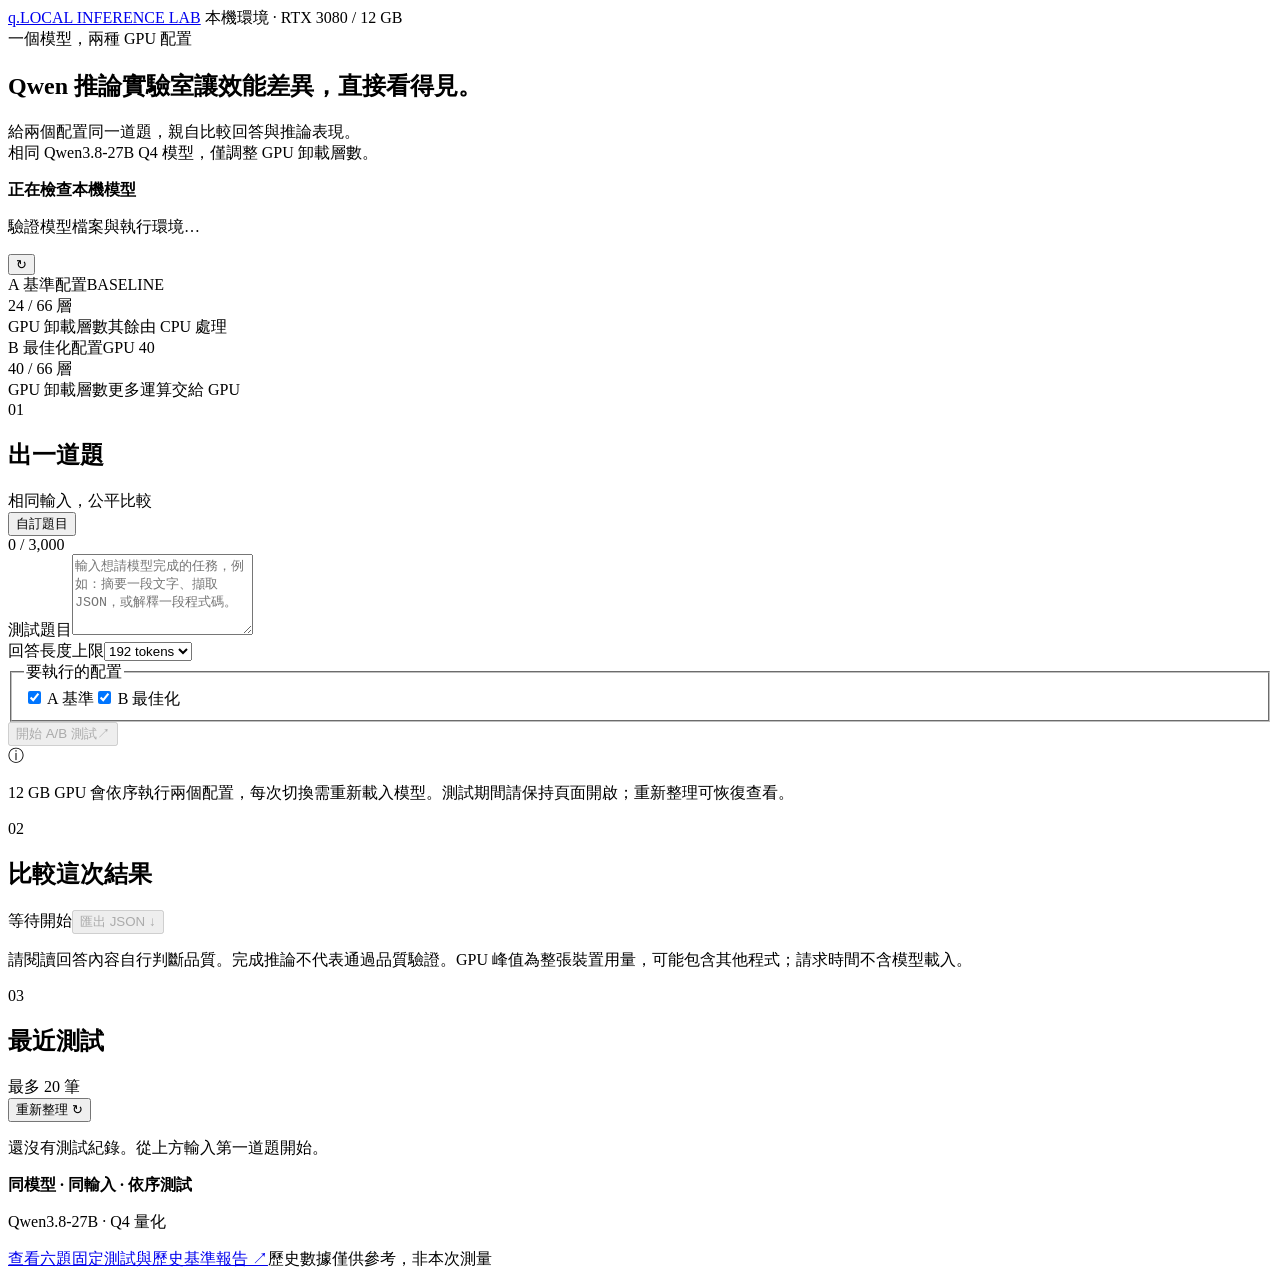
==== inference_lab/web/static/index.html @ 2d1ccd0f "refactor: separate demo HTTP jobs and static assets (#13)" ====
<!doctype html>
<html lang="zh-Hant"><head><meta charset="utf-8"><meta name="viewport" content="width=device-width,initial-scale=1"><meta name="theme-color" content="#f6f5f0"><title>Qwen 推論實驗室 · 本機 A/B 測試</title><link rel="stylesheet" href="/style.css"><script src="/app.js" defer></script></head>
<body>
<header class="topbar"><a class="wordmark" href="/" aria-label="Qwen 推論實驗室首頁"><span class="brand-icon">q.</span><span>LOCAL INFERENCE LAB</span></a><span class="local-tag"><i></i> 本機環境 · RTX 3080 / 12 GB</span></header>
<main>
<section class="intro"><div><div class="eyebrow">一個模型，兩種 GPU 配置</div><h1>Qwen 推論實驗室<span>讓效能差異，直接看得見。</span></h1><p class="intro-copy">給兩個配置同一道題，親自比較回答與推論表現。<br>相同 Qwen3.8-27B Q4 模型，僅調整 GPU 卸載層數。</p></div><div class="connection"><span id="connectionDot" class="status-dot checking"></span><div><strong id="connectionTitle" role="status">正在檢查本機模型</strong><p id="connectionDetail">驗證模型檔案與執行環境…</p></div><button id="refreshInfo" class="icon-button" title="重新檢查連線" aria-label="重新檢查連線">↻</button></div></section>
<section class="config-grid" aria-label="比較配置"><article class="config baseline"><div class="config-top"><span class="config-label"><span class="config-letter">A</span> 基準配置</span><span class="config-note">BASELINE</span></div><div class="layer-number">24<span> / 66 層</span></div><div class="allocation"><span style="width:36.36%"></span></div><div class="config-foot"><span>GPU 卸載層數</span><span>其餘由 CPU 處理</span></div></article><article class="config optimized"><div class="config-top"><span class="config-label"><span class="config-letter">B</span> 最佳化配置</span><span class="config-note">GPU 40</span></div><div class="layer-number">40<span> / 66 層</span></div><div class="allocation"><span style="width:60.61%"></span></div><div class="config-foot"><span>GPU 卸載層數</span><span>更多運算交給 GPU</span></div></article></section>
<section class="workbench"><div class="section-title"><div><span class="step">01</span><h2>出一道題</h2></div><span class="muted">相同輸入，公平比較</span></div><div class="editor-head"><div id="examples" class="tabs" role="group" aria-label="載入範例題目"><button class="tab active" data-example="custom">自訂題目</button></div><span class="char-count"><span id="charCount">0</span> / <span id="charLimit">3,000</span></span></div><label class="sr-only" for="prompt">測試題目</label><textarea id="prompt" maxlength="3000" placeholder="輸入想請模型完成的任務，例如：摘要一段文字、擷取 JSON，或解釋一段程式碼。" rows="5"></textarea><div class="editor-bottom"><div class="length-control"><label for="maxTokens">回答長度上限</label><select id="maxTokens"><option value="16">16 tokens</option><option value="32">32 tokens</option><option value="64">64 tokens</option><option value="128">128 tokens</option><option value="192" selected>192 tokens</option><option value="256">256 tokens</option></select></div><fieldset class="variant-picker"><legend class="sr-only">要執行的配置</legend><label><input type="checkbox" value="baseline" checked> A 基準</label><label><input type="checkbox" value="optimized" checked> B 最佳化</label></fieldset><button id="cancel" class="button secondary" hidden>停止測試</button><button id="run" class="button primary" disabled><span>開始 A/B 測試</span><span aria-hidden="true">↗</span></button></div><div class="notice"><span aria-hidden="true">ⓘ</span><p>12 GB GPU 會依序執行兩個配置，每次切換需重新載入模型。測試期間請保持頁面開啟；重新整理可恢復查看。</p></div><div id="formError" class="error-banner" role="alert" hidden></div></section>
<section class="results-section"><div class="section-title"><div><span class="step">02</span><h2>比較這次結果</h2></div><div class="result-actions"><span id="jobStatus" class="muted" role="status" aria-live="polite">等待開始</span><button id="export" class="text-button" disabled>匯出 JSON ↓</button></div></div><div id="comparison" class="comparison" hidden></div><div class="answers"><article id="card-baseline" class="answer-card baseline"></article><article id="card-optimized" class="answer-card optimized"></article></div><p class="measurement-note">請閱讀回答內容自行判斷品質。完成推論不代表通過品質驗證。GPU 峰值為整張裝置用量，可能包含其他程式；請求時間不含模型載入。</p></section>
<section class="history-section"><div class="section-title"><div><span class="step">03</span><h2>最近測試</h2><span class="history-count">最多 20 筆</span></div><button id="refreshHistory" class="text-button">重新整理 ↻</button></div><div id="history"><p class="history-empty">還沒有測試紀錄。從上方輸入第一道題開始。</p></div></section>
<footer><div><strong>同模型 · 同輸入 · 依序測試</strong><p id="modelName">Qwen3.8-27B · Q4 量化</p></div><a href="/reference" target="_blank" rel="noopener">查看六題固定測試與歷史基準報告 ↗</a><span>歷史數據僅供參考，非本次測量</span></footer>
</main></body></html>
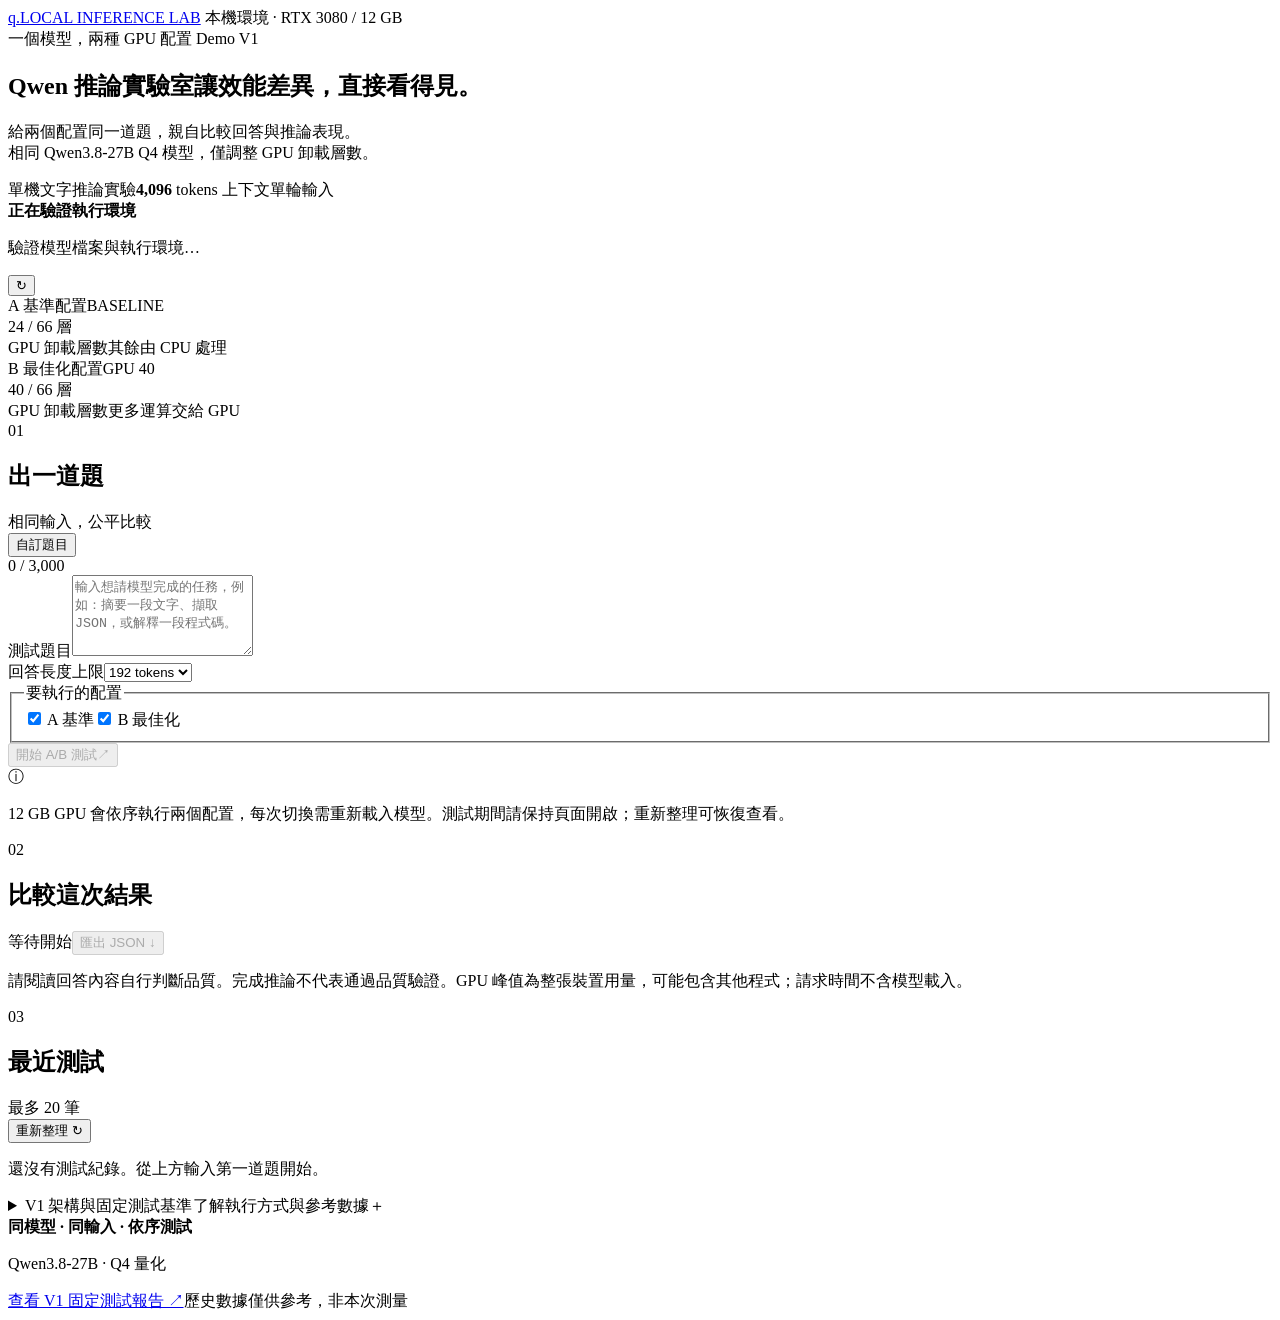
==== commit 97e3f46d: "feat: refresh demo V1 architecture and benchmark reference" ====
--- a/inference_lab/web/static/index.html
+++ b/inference_lab/web/static/index.html
@@ -1,12 +1,17 @@
 <!doctype html>
-<html lang="zh-Hant"><head><meta charset="utf-8"><meta name="viewport" content="width=device-width,initial-scale=1"><meta name="theme-color" content="#f6f5f0"><title>Qwen 推論實驗室 · 本機 A/B 測試</title><link rel="stylesheet" href="/style.css"><script src="/app.js" defer></script></head>
+<html lang="zh-Hant"><head><meta charset="utf-8"><meta name="viewport" content="width=device-width,initial-scale=1"><meta name="theme-color" content="#f6f5f0"><title>Qwen 推論實驗室 · Demo V1</title><link rel="stylesheet" href="/style.css"><script src="/app.js" defer></script></head>
 <body>
 <header class="topbar"><a class="wordmark" href="/" aria-label="Qwen 推論實驗室首頁"><span class="brand-icon">q.</span><span>LOCAL INFERENCE LAB</span></a><span class="local-tag"><i></i> 本機環境 · RTX 3080 / 12 GB</span></header>
 <main>
-<section class="intro"><div><div class="eyebrow">一個模型，兩種 GPU 配置</div><h1>Qwen 推論實驗室<span>讓效能差異，直接看得見。</span></h1><p class="intro-copy">給兩個配置同一道題，親自比較回答與推論表現。<br>相同 Qwen3.8-27B Q4 模型，僅調整 GPU 卸載層數。</p></div><div class="connection"><span id="connectionDot" class="status-dot checking"></span><div><strong id="connectionTitle" role="status">正在檢查本機模型</strong><p id="connectionDetail">驗證模型檔案與執行環境…</p></div><button id="refreshInfo" class="icon-button" title="重新檢查連線" aria-label="重新檢查連線">↻</button></div></section>
+<section class="intro"><div><div class="eyebrow">一個模型，兩種 GPU 配置 <span class="version-badge">Demo V1</span></div><h1>Qwen 推論實驗室<span>讓效能差異，直接看得見。</span></h1><p class="intro-copy">給兩個配置同一道題，親自比較回答與推論表現。<br>相同 Qwen3.8-27B Q4 模型，僅調整 GPU 卸載層數。</p><div class="scope-strip" aria-label="Demo V1 範圍"><span>單機文字推論實驗</span><span><b id="contextSize">4,096</b> tokens 上下文</span><span>單輪輸入</span></div></div><div class="connection"><span id="connectionDot" class="status-dot checking"></span><div><strong id="connectionTitle" role="status">正在驗證執行環境</strong><p id="connectionDetail">驗證模型檔案與執行環境…</p></div><button id="refreshInfo" class="icon-button" title="重新檢查連線" aria-label="重新檢查連線">↻</button></div></section>
 <section class="config-grid" aria-label="比較配置"><article class="config baseline"><div class="config-top"><span class="config-label"><span class="config-letter">A</span> 基準配置</span><span class="config-note">BASELINE</span></div><div class="layer-number">24<span> / 66 層</span></div><div class="allocation"><span style="width:36.36%"></span></div><div class="config-foot"><span>GPU 卸載層數</span><span>其餘由 CPU 處理</span></div></article><article class="config optimized"><div class="config-top"><span class="config-label"><span class="config-letter">B</span> 最佳化配置</span><span class="config-note">GPU 40</span></div><div class="layer-number">40<span> / 66 層</span></div><div class="allocation"><span style="width:60.61%"></span></div><div class="config-foot"><span>GPU 卸載層數</span><span>更多運算交給 GPU</span></div></article></section>
 <section class="workbench"><div class="section-title"><div><span class="step">01</span><h2>出一道題</h2></div><span class="muted">相同輸入，公平比較</span></div><div class="editor-head"><div id="examples" class="tabs" role="group" aria-label="載入範例題目"><button class="tab active" data-example="custom">自訂題目</button></div><span class="char-count"><span id="charCount">0</span> / <span id="charLimit">3,000</span></span></div><label class="sr-only" for="prompt">測試題目</label><textarea id="prompt" maxlength="3000" placeholder="輸入想請模型完成的任務，例如：摘要一段文字、擷取 JSON，或解釋一段程式碼。" rows="5"></textarea><div class="editor-bottom"><div class="length-control"><label for="maxTokens">回答長度上限</label><select id="maxTokens"><option value="16">16 tokens</option><option value="32">32 tokens</option><option value="64">64 tokens</option><option value="128">128 tokens</option><option value="192" selected>192 tokens</option><option value="256">256 tokens</option></select></div><fieldset class="variant-picker"><legend class="sr-only">要執行的配置</legend><label><input type="checkbox" value="baseline" checked> A 基準</label><label><input type="checkbox" value="optimized" checked> B 最佳化</label></fieldset><button id="cancel" class="button secondary" hidden>停止測試</button><button id="run" class="button primary" disabled><span>開始 A/B 測試</span><span aria-hidden="true">↗</span></button></div><div class="notice"><span aria-hidden="true">ⓘ</span><p>12 GB GPU 會依序執行兩個配置，每次切換需重新載入模型。測試期間請保持頁面開啟；重新整理可恢復查看。</p></div><div id="formError" class="error-banner" role="alert" hidden></div></section>
 <section class="results-section"><div class="section-title"><div><span class="step">02</span><h2>比較這次結果</h2></div><div class="result-actions"><span id="jobStatus" class="muted" role="status" aria-live="polite">等待開始</span><button id="export" class="text-button" disabled>匯出 JSON ↓</button></div></div><div id="comparison" class="comparison" hidden></div><div class="answers"><article id="card-baseline" class="answer-card baseline"></article><article id="card-optimized" class="answer-card optimized"></article></div><p class="measurement-note">請閱讀回答內容自行判斷品質。完成推論不代表通過品質驗證。GPU 峰值為整張裝置用量，可能包含其他程式；請求時間不含模型載入。</p></section>
 <section class="history-section"><div class="section-title"><div><span class="step">03</span><h2>最近測試</h2><span class="history-count">最多 20 筆</span></div><button id="refreshHistory" class="text-button">重新整理 ↻</button></div><div id="history"><p class="history-empty">還沒有測試紀錄。從上方輸入第一道題開始。</p></div></section>
-<footer><div><strong>同模型 · 同輸入 · 依序測試</strong><p id="modelName">Qwen3.8-27B · Q4 量化</p></div><a href="/reference" target="_blank" rel="noopener">查看六題固定測試與歷史基準報告 ↗</a><span>歷史數據僅供參考，非本次測量</span></footer>
+<details class="v1-details"><summary><span class="details-title">V1 架構與固定測試基準</span><span class="details-hint">了解執行方式與參考數據</span><span class="details-toggle" aria-hidden="true">＋</span></summary><div class="v1-body">
+<div class="architecture-intro"><div class="eyebrow">單機 · 文字 · 可追溯</div><h3>兩個入口，共用同一條推論路徑。</h3><p>這個 Demo 比較單輪文字任務。每次測試獨立載入與釋放模型；不保留聊天記憶，目前不處理圖片、影片或語音。</p></div>
+<div class="module-flow" aria-label="Demo 與 CLI 執行流程"><div class="flow-row"><span class="flow-origin">即時 Demo</span><span class="flow-node">HTTP<span>接收題目</span></span><span class="flow-arrow" aria-hidden="true">→</span><span class="flow-node">jobs<span>依序排程與停止</span></span><span class="flow-arrow" aria-hidden="true">→</span><span class="flow-node flow-shared">runtime<span>載入與執行模型</span></span><span class="flow-arrow" aria-hidden="true">→</span><span class="flow-node">llama-server<span>產生文字回答</span></span></div><div class="flow-row"><span class="flow-origin">固定評測</span><span class="flow-node">CLI<span>啟動固定測試</span></span><span class="flow-arrow" aria-hidden="true">→</span><span class="flow-node">evaluation<span>評測與比對結果</span></span><span class="flow-arrow" aria-hidden="true">→</span><span class="flow-node flow-shared">runtime<span>共用推論路徑</span></span></div><div class="flow-support"><span>共用支援</span><span><b>config</b> 固定模型與配置</span><span><b>telemetry</b> 量測時間與資源</span><span><b>artifacts</b> 保存原始結果</span></div></div>
+<div class="reference-heading"><div><span class="reference-label">固定歷史測試 · 非本次測量</span><h3 id="referenceTitle">V1 固定測試基準</h3><p id="referenceScope">六個固定文字案例，每種配置重複兩次；與上方自訂題目分開。</p></div><a href="/reference" target="_blank" rel="noopener" class="reference-link">查看 V1 固定測試報告 ↗</a></div><div id="referenceData" aria-live="polite"><p class="reference-empty">正在載入固定測試基準…</p></div><p class="reference-preservation">固定測試保留原始紀錄；即時測試會另外產生結果，不會覆寫歷史基準。</p>
+</div></details>
+<footer><div><strong>同模型 · 同輸入 · 依序測試</strong><p id="modelName">Qwen3.8-27B · Q4 量化</p></div><a href="/reference" target="_blank" rel="noopener">查看 V1 固定測試報告 ↗</a><span>歷史數據僅供參考，非本次測量</span></footer>
 </main></body></html>
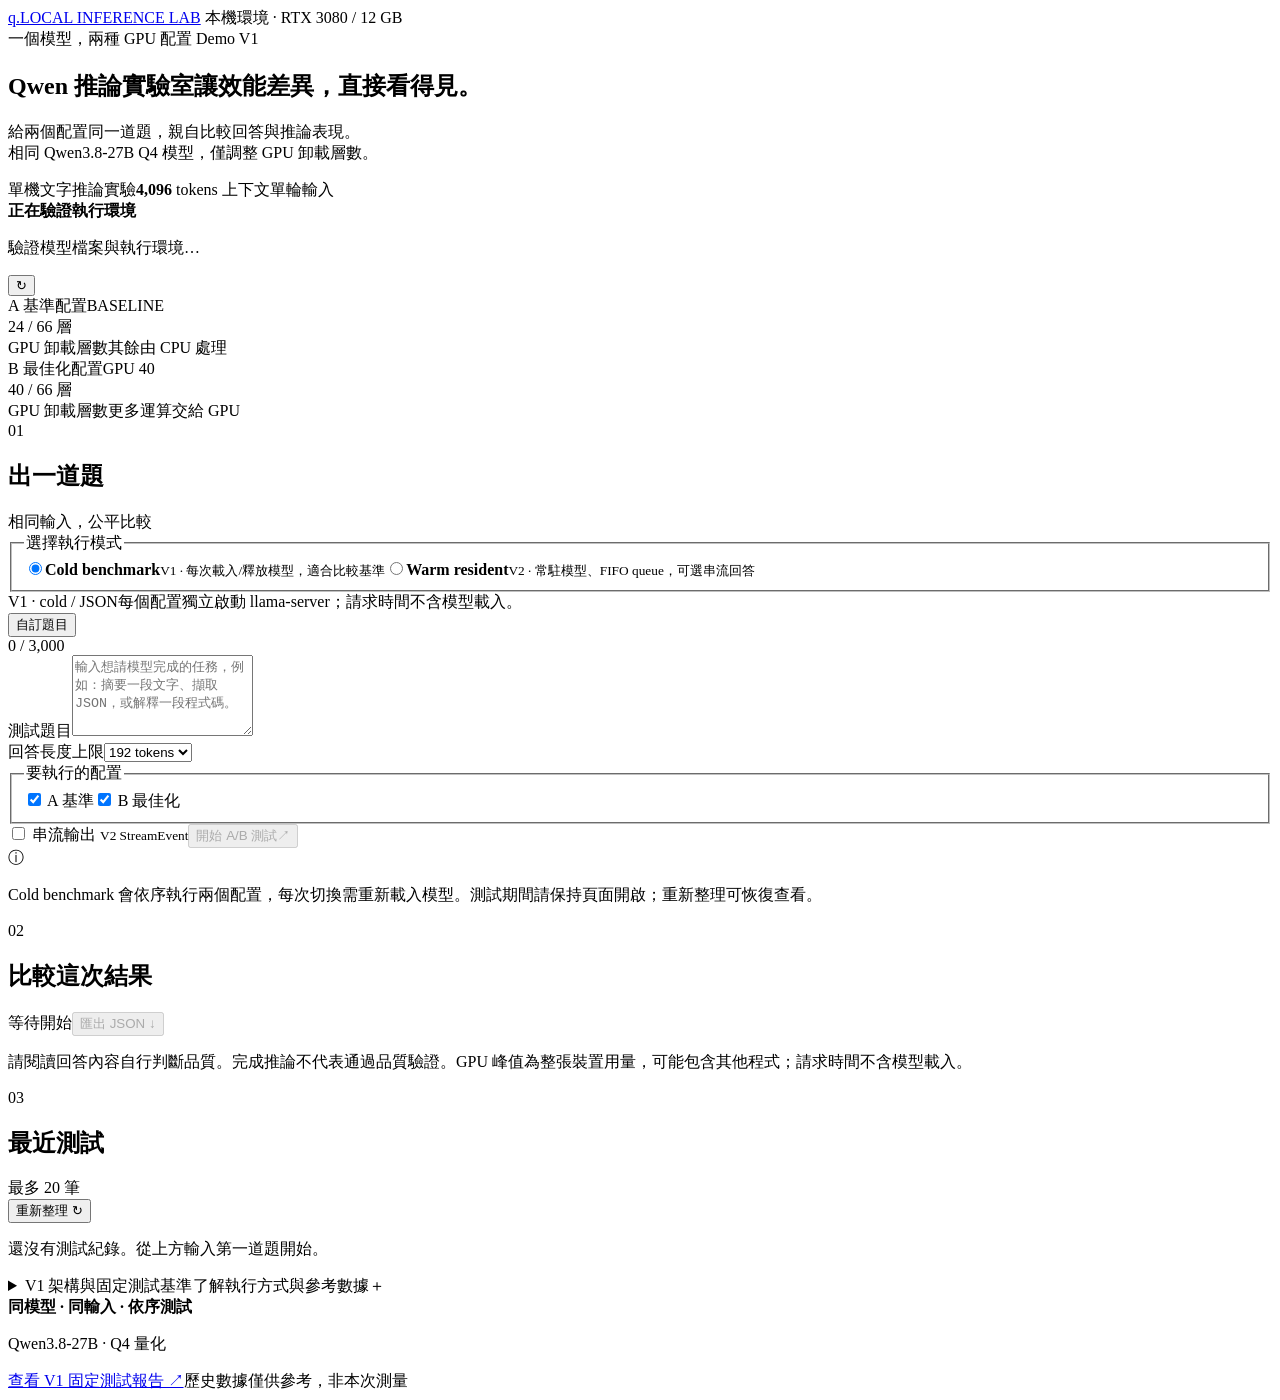
==== commit 43264b03: "feat: integrate v2 serving into local demo and api" ====
--- a/inference_lab/web/static/index.html
+++ b/inference_lab/web/static/index.html
@@ -5,8 +5,8 @@
 <main>
 <section class="intro"><div><div class="eyebrow">一個模型，兩種 GPU 配置 <span class="version-badge">Demo V1</span></div><h1>Qwen 推論實驗室<span>讓效能差異，直接看得見。</span></h1><p class="intro-copy">給兩個配置同一道題，親自比較回答與推論表現。<br>相同 Qwen3.8-27B Q4 模型，僅調整 GPU 卸載層數。</p><div class="scope-strip" aria-label="Demo V1 範圍"><span>單機文字推論實驗</span><span><b id="contextSize">4,096</b> tokens 上下文</span><span>單輪輸入</span></div></div><div class="connection"><span id="connectionDot" class="status-dot checking"></span><div><strong id="connectionTitle" role="status">正在驗證執行環境</strong><p id="connectionDetail">驗證模型檔案與執行環境…</p></div><button id="refreshInfo" class="icon-button" title="重新檢查連線" aria-label="重新檢查連線">↻</button></div></section>
 <section class="config-grid" aria-label="比較配置"><article class="config baseline"><div class="config-top"><span class="config-label"><span class="config-letter">A</span> 基準配置</span><span class="config-note">BASELINE</span></div><div class="layer-number">24<span> / 66 層</span></div><div class="allocation"><span style="width:36.36%"></span></div><div class="config-foot"><span>GPU 卸載層數</span><span>其餘由 CPU 處理</span></div></article><article class="config optimized"><div class="config-top"><span class="config-label"><span class="config-letter">B</span> 最佳化配置</span><span class="config-note">GPU 40</span></div><div class="layer-number">40<span> / 66 層</span></div><div class="allocation"><span style="width:60.61%"></span></div><div class="config-foot"><span>GPU 卸載層數</span><span>更多運算交給 GPU</span></div></article></section>
-<section class="workbench"><div class="section-title"><div><span class="step">01</span><h2>出一道題</h2></div><span class="muted">相同輸入，公平比較</span></div><div class="editor-head"><div id="examples" class="tabs" role="group" aria-label="載入範例題目"><button class="tab active" data-example="custom">自訂題目</button></div><span class="char-count"><span id="charCount">0</span> / <span id="charLimit">3,000</span></span></div><label class="sr-only" for="prompt">測試題目</label><textarea id="prompt" maxlength="3000" placeholder="輸入想請模型完成的任務，例如：摘要一段文字、擷取 JSON，或解釋一段程式碼。" rows="5"></textarea><div class="editor-bottom"><div class="length-control"><label for="maxTokens">回答長度上限</label><select id="maxTokens"><option value="16">16 tokens</option><option value="32">32 tokens</option><option value="64">64 tokens</option><option value="128">128 tokens</option><option value="192" selected>192 tokens</option><option value="256">256 tokens</option></select></div><fieldset class="variant-picker"><legend class="sr-only">要執行的配置</legend><label><input type="checkbox" value="baseline" checked> A 基準</label><label><input type="checkbox" value="optimized" checked> B 最佳化</label></fieldset><button id="cancel" class="button secondary" hidden>停止測試</button><button id="run" class="button primary" disabled><span>開始 A/B 測試</span><span aria-hidden="true">↗</span></button></div><div class="notice"><span aria-hidden="true">ⓘ</span><p>12 GB GPU 會依序執行兩個配置，每次切換需重新載入模型。測試期間請保持頁面開啟；重新整理可恢復查看。</p></div><div id="formError" class="error-banner" role="alert" hidden></div></section>
-<section class="results-section"><div class="section-title"><div><span class="step">02</span><h2>比較這次結果</h2></div><div class="result-actions"><span id="jobStatus" class="muted" role="status" aria-live="polite">等待開始</span><button id="export" class="text-button" disabled>匯出 JSON ↓</button></div></div><div id="comparison" class="comparison" hidden></div><div class="answers"><article id="card-baseline" class="answer-card baseline"></article><article id="card-optimized" class="answer-card optimized"></article></div><p class="measurement-note">請閱讀回答內容自行判斷品質。完成推論不代表通過品質驗證。GPU 峰值為整張裝置用量，可能包含其他程式；請求時間不含模型載入。</p></section>
+<section class="workbench"><div class="section-title"><div><span class="step">01</span><h2>出一道題</h2></div><span class="muted">相同輸入，公平比較</span></div><fieldset id="executionMode" class="execution-mode" aria-label="執行模式"><legend>選擇執行模式</legend><label class="mode-option"><input type="radio" name="execution-mode" value="cold" checked><span><strong>Cold benchmark</strong><small>V1 · 每次載入/釋放模型，適合比較基準</small></span></label><label class="mode-option"><input type="radio" name="execution-mode" value="resident"><span><strong>Warm resident</strong><small>V2 · 常駐模型、FIFO queue，可選串流回答</small></span></label></fieldset><div id="protocolNotice" class="protocol-strip" role="status"><span id="protocolBadge" class="protocol-badge">V1 · cold / JSON</span><span id="protocolDetail">每個配置獨立啟動 llama-server；請求時間不含模型載入。</span></div><div class="editor-head"><div id="examples" class="tabs" role="group" aria-label="載入範例題目"><button class="tab active" data-example="custom">自訂題目</button></div><span class="char-count"><span id="charCount">0</span> / <span id="charLimit">3,000</span></span></div><label class="sr-only" for="prompt">測試題目</label><textarea id="prompt" maxlength="3000" placeholder="輸入想請模型完成的任務，例如：摘要一段文字、擷取 JSON，或解釋一段程式碼。" rows="5"></textarea><div class="editor-bottom"><div class="length-control"><label for="maxTokens">回答長度上限</label><select id="maxTokens"><option value="16">16 tokens</option><option value="32">32 tokens</option><option value="64">64 tokens</option><option value="128">128 tokens</option><option value="192" selected>192 tokens</option><option value="256">256 tokens</option></select></div><fieldset class="variant-picker"><legend class="sr-only">要執行的配置</legend><label><input type="checkbox" value="baseline" checked> A 基準</label><label><input type="checkbox" value="optimized" checked> B 最佳化</label></fieldset><label id="streamOption" class="stream-option"><input id="streamOutput" type="checkbox"> <span>串流輸出 <small>V2 StreamEvent</small></span></label><button id="cancel" class="button secondary" hidden>停止測試</button><button id="run" class="button primary" disabled><span>開始 A/B 測試</span><span aria-hidden="true">↗</span></button></div><div class="notice"><span aria-hidden="true">ⓘ</span><p id="modeNotice">Cold benchmark 會依序執行兩個配置，每次切換需重新載入模型。測試期間請保持頁面開啟；重新整理可恢復查看。</p></div><div id="formError" class="error-banner" role="alert" hidden></div></section>
+<section class="results-section"><div class="section-title"><div><span class="step">02</span><h2>比較這次結果</h2></div><div class="result-actions"><span id="jobStatus" class="muted" role="status" aria-live="polite">等待開始</span><button id="export" class="text-button" disabled>匯出 JSON ↓</button></div></div><section id="v2Lifecycle" class="v2-lifecycle" hidden aria-label="V2 執行生命週期"><div class="lifecycle-head"><div><span class="lifecycle-label">V2 resident lifecycle</span><strong id="lifecycleStatus">等待請求</strong></div><span id="lifecycleProtocol" class="badge">contract v1</span></div><div class="identity-grid"><div><small>request_id</small><code id="requestId">—</code></div><div><small>run_id</small><code id="runId">—</code></div><div><small>queue</small><strong id="queueState">—</strong></div><div><small>stream</small><strong id="streamState">—</strong></div><div><small>terminal</small><strong id="terminalState">—</strong></div></div><div class="lifecycle-details"><div class="phase-timings"><small>phase timings</small><p id="phaseTimings">尚未收到 phase timing。</p></div><div><small>metrics</small><p id="v2Metrics">尚未收到 metrics。</p></div></div></section><div id="comparison" class="comparison" hidden></div><div class="answers"><article id="card-baseline" class="answer-card baseline"></article><article id="card-optimized" class="answer-card optimized"></article></div><p class="measurement-note">請閱讀回答內容自行判斷品質。完成推論不代表通過品質驗證。GPU 峰值為整張裝置用量，可能包含其他程式；請求時間不含模型載入。</p></section>
 <section class="history-section"><div class="section-title"><div><span class="step">03</span><h2>最近測試</h2><span class="history-count">最多 20 筆</span></div><button id="refreshHistory" class="text-button">重新整理 ↻</button></div><div id="history"><p class="history-empty">還沒有測試紀錄。從上方輸入第一道題開始。</p></div></section>
 <details class="v1-details"><summary><span class="details-title">V1 架構與固定測試基準</span><span class="details-hint">了解執行方式與參考數據</span><span class="details-toggle" aria-hidden="true">＋</span></summary><div class="v1-body">
 <div class="architecture-intro"><div class="eyebrow">單機 · 文字 · 可追溯</div><h3>兩個入口，共用同一條推論路徑。</h3><p>這個 Demo 比較單輪文字任務。每次測試獨立載入與釋放模型；不保留聊天記憶，目前不處理圖片、影片或語音。</p></div>
